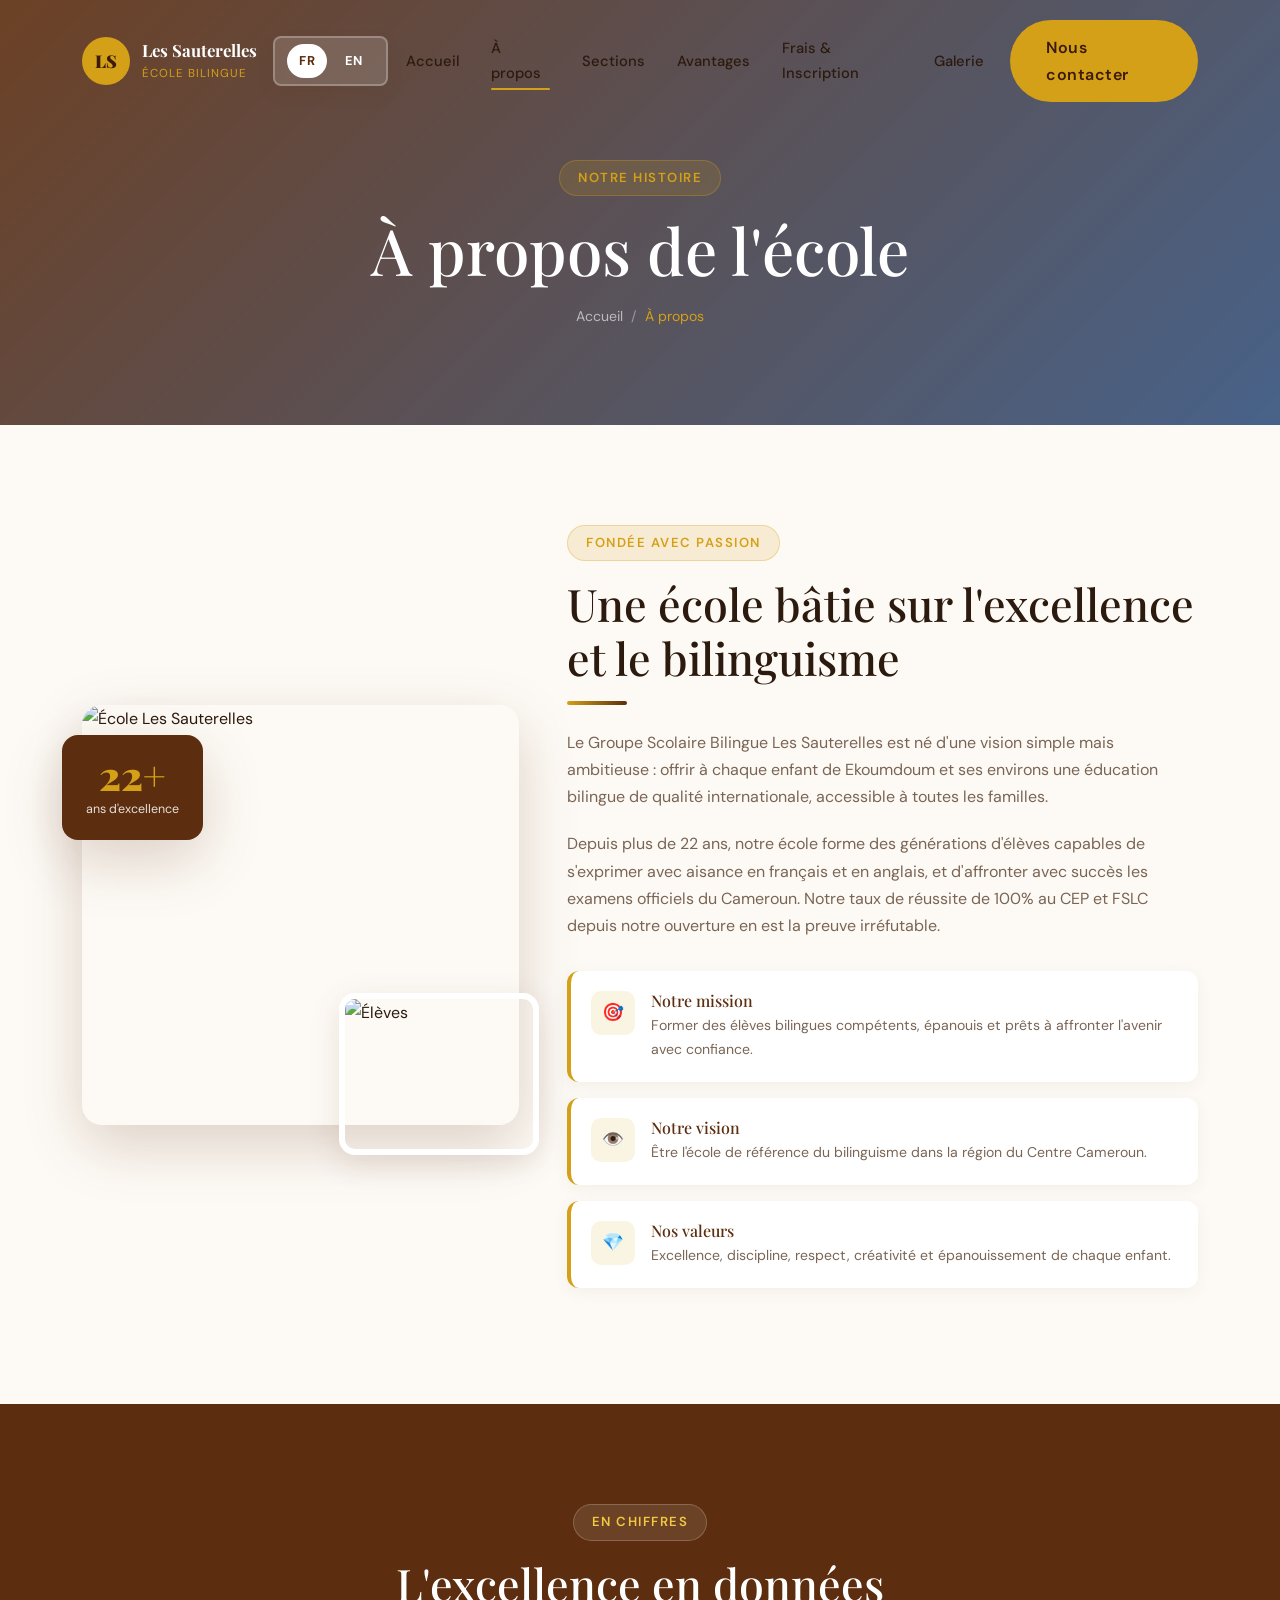
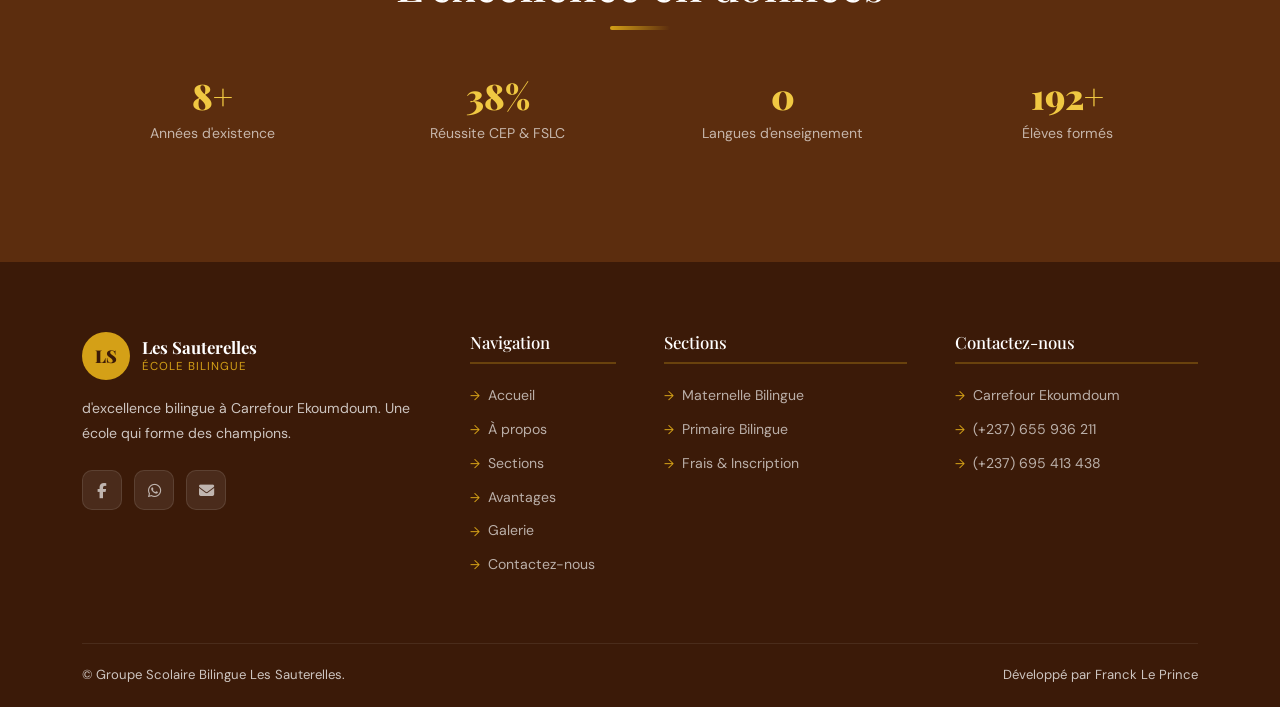
==== about.html @ 5382b9f3 "Initial backend admin panel and contact form implementation" ====
<!DOCTYPE html>
<html lang="fr">
<head>
  <meta charset="UTF-8">
  <meta name="viewport" content="width=device-width, initial-scale=1.0">
  <title>À Propos — Les Sauterelles</title>
  <link href="https://cdn.jsdelivr.net/npm/bootstrap@5.3.3/dist/css/bootstrap.min.css" rel="stylesheet">
  <link href="https://cdnjs.cloudflare.com/ajax/libs/font-awesome/6.5.0/css/all.min.css" rel="stylesheet">
  <link href="https://unpkg.com/aos@2.3.4/dist/aos.css" rel="stylesheet">
  <link href="assets/css/style.css" rel="stylesheet">
</head>
<body>

<nav class="navbar navbar-sauterelles navbar-expand-lg scrolled">
  <div class="container">
    <a class="navbar-brand navbar-brand-logo" href="index.html">
      <div class="logo-circle">LS</div>
      <div class="logo-text">
        <span data-lang="brand_name">Les Sauterelles</span>
        <span data-lang="brand_sub">École Bilingue</span>
      </div>
    </a>
    <button class="navbar-toggler border-0" type="button" data-bs-toggle="collapse" data-bs-target="#navMenu">
      <span class="navbar-toggler-icon" style="filter:none"></span>
    </button>
    <div class="collapse navbar-collapse" id="navMenu">
      <ul class="navbar-nav ms-auto gap-1 align-items-center">
        <li class="nav-item">
          <div class="language-switcher" role="group" aria-label="Language switcher">
            <button type="button" class="lang-btn active" data-lang-option="fr">FR</button>
            <button type="button" class="lang-btn" data-lang-option="en">EN</button>
          </div>
        </li>
        <li class="nav-item"><a class="nav-link" href="index.html" style="color:var(--texte)!important" data-lang="home">Accueil</a></li>
        <li class="nav-item"><a class="nav-link active" href="about.html" style="color:var(--texte)!important" data-lang="about">À propos</a></li>
        <li class="nav-item"><a class="nav-link" href="sections.html" style="color:var(--texte)!important" data-lang="sections">Sections</a></li>
        <li class="nav-item"><a class="nav-link" href="avantages.html" style="color:var(--texte)!important" data-lang="advantages">Avantages</a></li>
        <li class="nav-item"><a class="nav-link" href="frais.html" style="color:var(--texte)!important" data-lang="school_fees">Frais & Inscription</a></li>
        <li class="nav-item"><a class="nav-link" href="galerie.html" style="color:var(--texte)!important" data-lang="gallery">Galerie</a></li>
        <li class="nav-item ms-2"><a class="btn-principal" href="contact.html" data-lang="contact">Nous contacter</a></li>
      </ul>
    </div>
  </div>
</nav>

<!-- PAGE HERO -->
<div class="page-hero">
  <div class="container">
    <span class="section-badge" data-lang="our_story">Notre histoire</span>
    <h1 data-lang="about_title">À propos de l'école</h1>
    <nav aria-label="breadcrumb">
      <ol class="breadcrumb breadcrumb-sauterelles">
        <li class="breadcrumb-item"><a href="index.html" style="color:rgba(255,255,255,0.6)" data-lang="home">Accueil</a></li>
        <li class="breadcrumb-item active" data-lang="about">À propos</li>
      </ol>
    </nav>
  </div>
</div>

<!-- HISTOIRE -->
<section class="section-padding">
  <div class="container">
    <div class="row align-items-center g-5">
      <div class="col-lg-5" data-aos="fade-right">
        <div class="about-image-group">
          <div class="about-img-main">
            <img src="https://images.unsplash.com/photo-1580582932707-520aed937b7b?w=700&q=80" alt="École Les Sauterelles">
          </div>
          <div class="about-img-secondary">
            <img src="https://images.unsplash.com/photo-1503676260728-1c00da094a0b?w=400&q=80" alt="Élèves">
          </div>
          <div class="about-experience-badge">
            <div class="number">22+</div>
            <div class="label">ans d'excellence</div>
          </div>
        </div>
      </div>
      <div class="col-lg-7" data-aos="fade-left">
        <span class="section-badge" data-lang="founded_passion">Fondée avec passion</span>
        <h2 class="section-titre" data-lang="school_description">Une école bâtie sur l'excellence et le bilinguisme</h2>
        <div class="separateur"></div>
        <p style="color:var(--texte-light);margin-bottom:20px;" data-lang-html="about_text_1">
          Le Groupe Scolaire Bilingue <strong>Les Sauterelles</strong> est né d'une vision simple mais ambitieuse :
          offrir à chaque enfant de Ekoumdoum et ses environs une éducation bilingue de qualité internationale,
          accessible à toutes les familles.
        </p>
        <p style="color:var(--texte-light);margin-bottom:32px;" data-lang-html="about_text_2">
          Depuis plus de <strong>22 ans</strong>, notre école forme des générations d'élèves capables de s'exprimer
          avec aisance en français et en anglais, et d'affronter avec succès les examens officiels du Cameroun.
          Notre taux de réussite de <strong>100%</strong> au CEP et FSLC depuis notre ouverture en est la preuve
          irréfutable.
        </p>
        <div class="value-item">
          <div class="value-icon">🎯</div>
          <div>
            <h4 data-lang="mission_title">Notre mission</h4>
            <p data-lang="mission_text">Former des élèves bilingues compétents, épanouis et prêts à affronter l'avenir avec confiance.</p>
          </div>
        </div>
        <div class="value-item">
          <div class="value-icon">👁️</div>
          <div>
            <h4 data-lang="vision_title">Notre vision</h4>
            <p data-lang="vision_text">Être l'école de référence du bilinguisme dans la région du Centre Cameroun.</p>
          </div>
        </div>
        <div class="value-item">
          <div class="value-icon">💎</div>
          <div>
            <h4 data-lang="values_title">Nos valeurs</h4>
            <p data-lang="values_text">Excellence, discipline, respect, créativité et épanouissement de chaque enfant.</p>
          </div>
        </div>
      </div>
    </div>
  </div>
</section>

<!-- CHIFFRES CLÉS -->
<section class="section-padding bg-marron">
  <div class="container">
    <div class="text-center mb-5" data-aos="fade-up">
      <span class="section-badge" style="background:rgba(255,255,255,0.1);color:var(--or-light);border-color:rgba(255,255,255,0.2);" data-lang="in_numbers">En chiffres</span>
      <h2 class="section-titre text-white" data-lang="excellence_data">L'excellence en données</h2>
      <div class="separateur mx-auto"></div>
    </div>
    <div class="row g-4 text-center text-white">
      <div class="col-6 col-md-3" data-aos="zoom-in" data-aos-delay="0">
        <div class="stat-number" data-counter data-target="22" data-suffix="+">0</div>
        <p style="color:rgba(255,255,255,0.65);margin-top:8px;font-size:0.88rem;" data-lang="years_exist">Années d'existence</p>
      </div>
      <div class="col-6 col-md-3" data-aos="zoom-in" data-aos-delay="100">
        <div class="stat-number" data-counter data-target="100" data-suffix="%">0</div>
        <p style="color:rgba(255,255,255,0.65);margin-top:8px;font-size:0.88rem;" data-lang="success_rate">Réussite CEP & FSLC</p>
      </div>
      <div class="col-6 col-md-3" data-aos="zoom-in" data-aos-delay="200">
        <div class="stat-number" data-counter data-target="2" data-suffix="">0</div>
        <p style="color:rgba(255,255,255,0.65);margin-top:8px;font-size:0.88rem;" data-lang="teaching_langs">Langues d'enseignement</p>
      </div>
      <div class="col-6 col-md-3" data-aos="zoom-in" data-aos-delay="300">
        <div class="stat-number" data-counter data-target="500" data-suffix="+">0</div>
        <p style="color:rgba(255,255,255,0.65);margin-top:8px;font-size:0.88rem;" data-lang="students_trained">Élèves formés</p>
      </div>
    </div>
  </div>
</section>

<!-- FOOTER (identique) -->
<footer class="footer">
  <div class="container">
    <div class="row g-5">
      <div class="col-lg-4">
        <div class="navbar-brand-logo footer-brand mb-3">
          <div class="logo-circle">LS</div>
          <div class="logo-text"><span data-lang="brand_name">Les Sauterelles</span><span data-lang="brand_sub">École Bilingue</span></div>
        </div>
        <p data-lang="footer_text">Plus 22 ans d'excellence bilingue à Carrefour Ekoumdoum. Une école qui forme des champions.</p>
        <div class="footer-social">
          <a href="#" class="social-btn"><i class="fab fa-facebook-f"></i></a>
          <a href="#" class="social-btn"><i class="fab fa-whatsapp"></i></a>
          <a href="contact.html" class="social-btn"><i class="fas fa-envelope"></i></a>
        </div>
      </div>
      <div class="col-lg-2 col-6">
        <h5 data-lang="nav_title">Navigation</h5>
        <ul class="footer-links">
          <li><a href="index.html" data-lang="home">Accueil</a></li>
          <li><a href="about.html" data-lang="about">À propos</a></li>
          <li><a href="sections.html" data-lang="sections">Sections</a></li>
          <li><a href="avantages.html" data-lang="advantages">Avantages</a></li>
          <li><a href="galerie.html" data-lang="gallery">Galerie</a></li>
          <li><a href="contact.html" data-lang="contact_title">Contact</a></li>
        </ul>
      </div>
      <div class="col-lg-3 col-6">
        <h5 data-lang="sections_title">Sections</h5>
        <ul class="footer-links">
          <li><a href="sections.html" data-lang="maternelle_link">Maternelle Bilingue</a></li>
          <li><a href="sections.html" data-lang="primaire_link">Primaire Bilingue</a></li>
          <li><a href="frais.html" data-lang="school_fees">Frais & Inscription</a></li>
        </ul>
      </div>
      <div class="col-lg-3">
        <h5 data-lang="contact_title">Contact</h5>
        <ul class="footer-links">
          <li><a href="#" data-lang="address">Carrefour Ekoumdoum</a></li>
          <li><a href="tel:+237655936211">(+237) 655 936 211</a></li>
          <li><a href="tel:+237695413438">(+237) 695 413 438</a></li>
        </ul>
      </div>
    </div>
  </div>
  <div class="container">
    <div class="footer-bottom">
      <span data-lang-html="copyright">© <span class="copyright-annee"></span> Groupe Scolaire Bilingue Les Sauterelles. Tous droits réservés.</span>
      <span data-lang="developer">Développé par Franck Le Prince</span>
    </div>
  </div>
</footer>

<script src="https://cdn.jsdelivr.net/npm/bootstrap@5.3.3/dist/js/bootstrap.bundle.min.js"></script>
<script src="https://unpkg.com/aos@2.3.4/dist/aos.js"></script>
<script src="assets/js/main.js"></script>
</body>
</html>
---- assets/css/style.css ----
/* =============================================
   LES SAUTERELLES - STYLESHEET PRINCIPAL
   Couleurs: Marron #5C2D0E, Or #D4A017, Bleu #1A3C6E
============================================= */

@import url('https://fonts.googleapis.com/css2?family=Playfair+Display:wght@400;700;900&family=DM+Sans:wght@300;400;500;600&display=swap');

/* ── VARIABLES ── */
:root {
  --marron:      #5C2D0E;
  --marron-dark: #3B1A08;
  --or:          #D4A017;
  --or-light:    #F0C842;
  --bleu:        #1A3C6E;
  --bleu-light:  #2E5FA3;
  --blanc:       #FDFAF5;
  --gris:        #F4F1EB;
  --texte:       #2C1A0E;
  --texte-light: #7A6555;

  --font-titre:  'Playfair Display', serif;
  --font-corps:  'DM Sans', sans-serif;

  --ombre:       0 8px 32px rgba(92,45,14,0.12);
  --ombre-forte: 0 20px 60px rgba(92,45,14,0.20);
  --rayon:       12px;
  --transition:  all 0.35s cubic-bezier(0.25, 0.46, 0.45, 0.94);
}

/* ── RESET & BASE ── */
*, *::before, *::after { box-sizing: border-box; margin: 0; padding: 0; }

html { scroll-behavior: smooth; font-size: 16px; }

body {
  font-family: var(--font-corps);
  background: var(--blanc);
  color: var(--texte);
  overflow-x: hidden;
  line-height: 1.7;
}

img { max-width: 100%; height: auto; display: block; }
a  { text-decoration: none; color: inherit; }

/* ── SCROLLBAR ── */
::-webkit-scrollbar { width: 6px; }
::-webkit-scrollbar-track { background: var(--gris); }
::-webkit-scrollbar-thumb { background: var(--marron); border-radius: 3px; }

/* ── TYPOGRAPHIE ── */
h1, h2, h3, h4 { font-family: var(--font-titre); line-height: 1.2; }
h1 { font-size: clamp(2.2rem, 5vw, 4rem); }
h2 { font-size: clamp(1.8rem, 3.5vw, 2.8rem); }
h3 { font-size: clamp(1.3rem, 2vw, 1.7rem); }

/* ── UTILITAIRES ── */
.section-padding { padding: 100px 0; }
.bg-gris         { background: var(--gris); }
.bg-marron       { background: var(--marron); color: white; }
.bg-bleu         { background: var(--bleu); color: white; }
.text-or         { color: var(--or); }
.text-marron     { color: var(--marron); }
.text-bleu       { color: var(--bleu); }
.fw-bold-serif   { font-family: var(--font-titre); font-weight: 700; }

.btn-principal {
  background: var(--or);
  color: var(--marron-dark);
  border: none;
  padding: 14px 36px;
  border-radius: 50px;
  font-weight: 600;
  font-size: 1rem;
  cursor: pointer;
  transition: var(--transition);
  display: inline-block;
  letter-spacing: 0.5px;
}
.btn-principal:hover {
  background: var(--or-light);
  transform: translateY(-3px);
  box-shadow: 0 10px 30px rgba(212,160,23,0.4);
  color: var(--marron-dark);
}

.btn-secondaire {
  background: transparent;
  color: white;
  border: 2px solid white;
  padding: 13px 34px;
  border-radius: 50px;
  font-weight: 600;
  cursor: pointer;
  transition: var(--transition);
  display: inline-block;
}
.btn-secondaire:hover {
  background: white;
  color: var(--marron);
  transform: translateY(-3px);
}

.section-badge {
  display: inline-block;
  background: rgba(212,160,23,0.15);
  color: var(--or);
  border: 1px solid rgba(212,160,23,0.3);
  padding: 6px 18px;
  border-radius: 50px;
  font-size: 0.82rem;
  font-weight: 600;
  letter-spacing: 1.5px;
  text-transform: uppercase;
  margin-bottom: 16px;
}

.section-titre {
  font-family: var(--font-titre);
  margin-bottom: 16px;
}
.section-sous-titre {
  color: var(--texte-light);
  font-size: 1.05rem;
  max-width: 600px;
}
.separateur {
  width: 60px;
  height: 4px;
  background: linear-gradient(90deg, var(--or), var(--marron));
  border-radius: 2px;
  margin: 16px 0 24px;
}

/* =============================================
   NAVBAR
============================================= */
.navbar-sauterelles {
  background: transparent;
  padding: 20px 0;
  transition: var(--transition);
  position: fixed;
  width: 100%;
  top: 0;
  z-index: 1000;
}
.navbar-sauterelles.scrolled {
  background: white;
  padding: 12px 0;
  box-shadow: 0 4px 30px rgba(92,45,14,0.1);
}
.navbar-sauterelles.scrolled .nav-link { color: var(--texte) !important; }
.navbar-sauterelles.scrolled .navbar-brand { color: var(--marron) !important; }

.navbar-brand-logo {
  display: flex;
  align-items: center;
  gap: 12px;
}
.logo-circle {
  width: 48px; height: 48px;
  background: var(--or);
  border-radius: 50%;
  display: flex; align-items: center; justify-content: center;
  font-family: var(--font-titre);
  font-weight: 900;
  font-size: 1.1rem;
  color: var(--marron-dark);
  flex-shrink: 0;
}
.logo-text { line-height: 1.1; }
.logo-text span:first-child {
  display: block;
  font-family: var(--font-titre);
  font-weight: 700;
  font-size: 1.05rem;
  color: white;
}
.logo-text span:last-child {
  font-size: 0.72rem;
  letter-spacing: 1px;
  text-transform: uppercase;
  color: var(--or);
}
.navbar-sauterelles.scrolled .logo-text span:first-child { color: var(--marron); }

.nav-link {
  color: rgba(255,255,255,0.92) !important;
  font-weight: 500;
  font-size: 0.92rem;
  padding: 8px 14px !important;
  border-radius: 6px;
  transition: var(--transition);
  position: relative;
}
.nav-link::after {
  content: '';
  position: absolute;
  bottom: 4px; left: 14px; right: 14px;
  height: 2px;
  background: var(--or);
  transform: scaleX(0);
  transition: transform 0.3s ease;
  border-radius: 1px;
}
.nav-link:hover::after,
.nav-link.active::after { transform: scaleX(1); }
.nav-link:hover { color: white !important; }

.navbar-toggler { border: 2px solid var(--or); border-radius: 8px; }
.navbar-toggler-icon { filter: invert(1); }
.navbar-sauterelles.scrolled .navbar-toggler-icon { filter: none; }

/* =============================================
   LANGUAGE SWITCHER
============================================= */

.language-switcher{
  display: flex;
  align-items: center;
  gap: 6px;
  background: white;
  border: 2px solid rgba(212,160,23,0.3);
  border-radius: 999px;
  padding: 4px;
  box-shadow: 0 8px 18px rgba(92,45,14,0.08);
}

.language-switcher .lang-btn{
  border: 0;
  background: transparent;
  color: var(--marron);
  border-radius: 999px;
  padding: 6px 12px;
  font-size: 0.8rem;
  font-weight: 700;
  letter-spacing: 0.04em;
  cursor: pointer;
  transition: var(--transition);
}

.language-switcher .lang-btn.active{
  background: var(--or);
  color: var(--marron-dark);
}

.language-switcher .lang-btn:hover{
  transform: translateY(-1px);
}

.navbar-sauterelles:not(.scrolled) .language-switcher{
  background: rgba(255,255,255,0.15);
  border-color: rgba(255,255,255,0.25);
  backdrop-filter: blur(10px);
}

.navbar-sauterelles:not(.scrolled) .language-switcher .lang-btn{
  color: white;
}

.navbar-sauterelles:not(.scrolled) .language-switcher .lang-btn.active{
  background: white;
  color: var(--marron);
}

/* =============================================
   HERO
============================================= */
.hero {
  min-height: 100vh;
  background:
    linear-gradient(135deg, rgba(92,45,14,0.88) 0%, rgba(26,60,110,0.75) 100%),
    url('https://images.unsplash.com/photo-1580582932707-520aed937b7b?w=1600&q=80') center/cover no-repeat;
  display: flex;
  align-items: center;
  position: relative;
  overflow: hidden;
}
.hero::before {
  content: '';
  position: absolute;
  bottom: -2px; left: 0; right: 0;
  height: 80px;
  background: var(--blanc);
  clip-path: ellipse(60% 100% at 50% 100%);
}

.hero-badge {
  display: inline-flex;
  align-items: center;
  gap: 8px;
  background: rgba(212,160,23,0.2);
  border: 1px solid rgba(212,160,23,0.5);
  color: var(--or-light);
  padding: 8px 20px;
  border-radius: 50px;
  font-size: 0.85rem;
  font-weight: 600;
  letter-spacing: 1px;
  margin-bottom: 24px;
  backdrop-filter: blur(10px);
}
.hero-badge .dot {
  width: 8px; height: 8px;
  background: var(--or-light);
  border-radius: 50%;
  animation: pulse-dot 2s infinite;
}
@keyframes pulse-dot {
  0%,100% { transform: scale(1); opacity: 1; }
  50%      { transform: scale(1.4); opacity: 0.6; }
}

.hero-titre {
  color: white;
  font-size: clamp(2.5rem, 6vw, 4.5rem);
  line-height: 1.1;
  margin-bottom: 20px;
}
.hero-titre .accent { color: var(--or-light); display: block; }

.hero-sous-titre {
  color: rgba(255,255,255,0.80);
  font-size: 1.15rem;
  max-width: 520px;
  margin-bottom: 40px;
  line-height: 1.8;
}

.hero-stats {
  display: flex;
  gap: 32px;
  flex-wrap: wrap;
  margin-top: 50px;
  padding-top: 40px;
  border-top: 1px solid rgba(255,255,255,0.15);
}
.stat-item { text-align: center; }
.stat-number {
  font-family: var(--font-titre);
  font-size: 2.2rem;
  font-weight: 900;
  color: var(--or-light);
  line-height: 1;
}
.stat-label {
  font-size: 0.78rem;
  color: rgba(255,255,255,0.65);
  letter-spacing: 0.5px;
  margin-top: 4px;
}

.hero-image-wrapper {
  position: relative;
  padding: 20px;
}
.hero-image-card {
  border-radius: 20px;
  overflow: hidden;
  box-shadow: 0 30px 80px rgba(0,0,0,0.4);
  position: relative;
}
.hero-image-card img {
  width: 100%;
  height: 500px;
  object-fit: cover;
}
.hero-floating-badge {
  position: absolute;
  bottom: 30px;
  left: -20px;
  background: white;
  border-radius: 14px;
  padding: 16px 22px;
  box-shadow: var(--ombre-forte);
  display: flex;
  align-items: center;
  gap: 12px;
}
.hero-floating-badge .icon {
  width: 44px; height: 44px;
  background: var(--or);
  border-radius: 10px;
  display: flex; align-items: center; justify-content: center;
  font-size: 1.2rem;
}
.hero-floating-badge .info strong {
  display: block;
  font-family: var(--font-titre);
  font-size: 1.2rem;
  color: var(--marron);
}
.hero-floating-badge .info span {
  font-size: 0.78rem;
  color: var(--texte-light);
}

/* =============================================
   CARDS FEATURES
============================================= */
.feature-card {
  background: white;
  border-radius: var(--rayon);
  padding: 36px 28px;
  border: 1px solid rgba(212,160,23,0.15);
  transition: var(--transition);
  height: 100%;
  position: relative;
  overflow: hidden;
}
.feature-card::before {
  content: '';
  position: absolute;
  top: 0; left: 0; right: 0;
  height: 4px;
  background: linear-gradient(90deg, var(--or), var(--marron));
  transform: scaleX(0);
  transition: transform 0.4s ease;
}
.feature-card:hover { transform: translateY(-8px); box-shadow: var(--ombre-forte); }
.feature-card:hover::before { transform: scaleX(1); }

.feature-icon {
  width: 64px; height: 64px;
  background: linear-gradient(135deg, var(--or), var(--or-light));
  border-radius: 16px;
  display: flex; align-items: center; justify-content: center;
  font-size: 1.6rem;
  margin-bottom: 20px;
  box-shadow: 0 8px 20px rgba(212,160,23,0.3);
}
.feature-card h3 {
  font-size: 1.15rem;
  margin-bottom: 10px;
  color: var(--marron);
}
.feature-card p { color: var(--texte-light); font-size: 0.92rem; }

/* =============================================
   À PROPOS
============================================= */
.about-image-group { position: relative; }
.about-img-main {
  border-radius: 20px;
  overflow: hidden;
  box-shadow: var(--ombre-forte);
}
.about-img-main img { width: 100%; height: 420px; object-fit: cover; }
.about-img-secondary {
  position: absolute;
  bottom: -30px;
  right: -20px;
  width: 200px;
  border-radius: 16px;
  overflow: hidden;
  border: 6px solid white;
  box-shadow: var(--ombre);
}
.about-img-secondary img { width: 100%; height: 150px; object-fit: cover; }
.about-experience-badge {
  position: absolute;
  top: 30px;
  left: -20px;
  background: var(--marron);
  color: white;
  border-radius: 16px;
  padding: 20px 24px;
  text-align: center;
  box-shadow: var(--ombre-forte);
}
.about-experience-badge .number {
  font-family: var(--font-titre);
  font-size: 2.5rem;
  font-weight: 900;
  color: var(--or);
  line-height: 1;
}
.about-experience-badge .label { font-size: 0.78rem; opacity: 0.85; margin-top: 4px; }

.value-item {
  display: flex;
  align-items: flex-start;
  gap: 16px;
  padding: 20px;
  background: white;
  border-radius: 12px;
  border-left: 4px solid var(--or);
  box-shadow: 0 4px 16px rgba(92,45,14,0.06);
  transition: var(--transition);
  margin-bottom: 16px;
}
.value-item:hover { transform: translateX(6px); }
.value-icon {
  width: 44px; height: 44px;
  background: rgba(212,160,23,0.12);
  border-radius: 10px;
  display: flex; align-items: center; justify-content: center;
  font-size: 1.1rem;
  flex-shrink: 0;
}
.value-item h4 { font-size: 1rem; color: var(--marron); margin-bottom: 4px; }
.value-item p { font-size: 0.88rem; color: var(--texte-light); margin: 0; }

/* =============================================
   SECTIONS SCOLAIRES
============================================= */
.section-card {
  border-radius: 20px;
  overflow: hidden;
  box-shadow: var(--ombre);
  transition: var(--transition);
  height: 100%;
}
.section-card:hover { transform: translateY(-10px); box-shadow: var(--ombre-forte); }
.section-card-image { position: relative; overflow: hidden; }
.section-card-image img { width: 100%; height: 280px; object-fit: cover; transition: transform 0.6s ease; }
.section-card:hover .section-card-image img { transform: scale(1.07); }
.section-card-overlay {
  position: absolute;
  top: 16px; left: 16px;
  background: var(--or);
  color: var(--marron-dark);
  padding: 6px 14px;
  border-radius: 50px;
  font-size: 0.78rem;
  font-weight: 700;
  letter-spacing: 0.5px;
}
.section-card-body { background: white; padding: 28px; }
.section-card-body h3 { color: var(--marron); margin-bottom: 12px; }
.section-card-body p { color: var(--texte-light); margin-bottom: 20px; font-size: 0.92rem; }

.classe-item {
  display: flex;
  align-items: center;
  gap: 10px;
  padding: 10px 0;
  border-bottom: 1px solid var(--gris);
  font-size: 0.90rem;
}
.classe-item:last-child { border: none; }
.classe-dot {
  width: 8px; height: 8px;
  background: var(--or);
  border-radius: 50%;
  flex-shrink: 0;
}

/* =============================================
   TABLEAU DES FRAIS
============================================= */
.frais-table-wrapper {
  border-radius: var(--rayon);
  overflow: hidden;
  box-shadow: var(--ombre);
}
.table-frais {
  width: 100%;
  border-collapse: collapse;
  font-size: 0.90rem;
}
.table-frais thead {
  background: var(--marron);
  color: white;
}
.table-frais thead th {
  padding: 16px 14px;
  font-family: var(--font-titre);
  font-weight: 600;
  text-align: center;
  border-right: 1px solid rgba(255,255,255,0.15);
}
.table-frais tbody tr:nth-child(even) { background: var(--gris); }
.table-frais tbody tr:hover { background: rgba(212,160,23,0.08); }
.table-frais tbody td {
  padding: 14px;
  text-align: center;
  border-bottom: 1px solid rgba(92,45,14,0.07);
  color: var(--texte);
}
.table-frais tbody td:first-child {
  text-align: left;
  font-weight: 600;
  color: var(--marron);
  padding-left: 20px;
}
.total-row td {
  background: var(--bleu) !important;
  color: white !important;
  font-weight: 700;
  font-family: var(--font-titre);
  font-size: 1rem;
}

.frais-condition {
  display: flex;
  align-items: flex-start;
  gap: 14px;
  padding: 18px 20px;
  background: white;
  border-radius: 10px;
  border-left: 4px solid var(--or);
  margin-bottom: 12px;
  box-shadow: 0 2px 10px rgba(92,45,14,0.05);
}
.frais-condition-icon { font-size: 1.2rem; flex-shrink: 0; margin-top: 2px; }
.frais-condition p { margin: 0; font-size: 0.90rem; color: var(--texte); }
.frais-condition strong { color: var(--marron); }

/* =============================================
   AVANTAGES
============================================= */
.avantage-card {
  background: white;
  border-radius: 16px;
  padding: 32px 24px;
  text-align: center;
  box-shadow: var(--ombre);
  transition: var(--transition);
  position: relative;
  overflow: hidden;
  height: 100%;
}
.avantage-card::after {
  content: '';
  position: absolute;
  inset: 0;
  background: linear-gradient(135deg, var(--marron), var(--bleu));
  opacity: 0;
  transition: opacity 0.4s ease;
  z-index: 0;
}
.avantage-card:hover::after { opacity: 1; }
.avantage-card:hover { transform: translateY(-8px); box-shadow: var(--ombre-forte); }
.avantage-card > * { position: relative; z-index: 1; }
.avantage-card:hover h3,
.avantage-card:hover p { color: white; }
.avantage-card:hover .avantage-icon { background: rgba(255,255,255,0.2); }

.avantage-icon {
  width: 80px; height: 80px;
  background: linear-gradient(135deg, rgba(212,160,23,0.15), rgba(212,160,23,0.05));
  border-radius: 50%;
  display: flex; align-items: center; justify-content: center;
  font-size: 2rem;
  margin: 0 auto 20px;
  transition: var(--transition);
  border: 2px solid rgba(212,160,23,0.2);
}
.avantage-card h3 { color: var(--marron); margin-bottom: 10px; transition: var(--transition); }
.avantage-card p  { color: var(--texte-light); font-size: 0.90rem; transition: var(--transition); }

.succes-banner {
  background: linear-gradient(135deg, var(--marron), var(--marron-dark));
  border-radius: 20px;
  padding: 50px 40px;
  position: relative;
  overflow: hidden;
  color: white;
}
.succes-banner::before {
  content: '100%';
  position: absolute;
  right: -20px;
  top: 50%;
  transform: translateY(-50%);
  font-family: var(--font-titre);
  font-size: 10rem;
  font-weight: 900;
  color: rgba(255,255,255,0.04);
  line-height: 1;
}

/* =============================================
   GALERIE
============================================= */
.galerie-grid {
  display: grid;
  grid-template-columns: repeat(3, 1fr);
  grid-template-rows: repeat(3, 220px);
  gap: 16px;
}
.galerie-item {
  border-radius: 14px;
  overflow: hidden;
  position: relative;
  cursor: pointer;
}
.galerie-item img { width: 100%; height: 100%; object-fit: cover; transition: transform 0.5s ease; }
.galerie-item:hover img { transform: scale(1.08); }
.galerie-item:nth-child(1) { grid-row: span 2; }
.galerie-item:nth-child(4) { grid-column: span 2; }

.galerie-overlay {
  position: absolute;
  inset: 0;
  background: linear-gradient(to top, rgba(92,45,14,0.7), transparent);
  opacity: 0;
  transition: opacity 0.4s ease;
  display: flex;
  align-items: flex-end;
  padding: 20px;
}
.galerie-item:hover .galerie-overlay { opacity: 1; }
.galerie-overlay span { color: white; font-weight: 600; font-size: 0.90rem; }

/* =============================================
   CONTACT
============================================= */
.contact-info-card {
  background: var(--marron);
  border-radius: 20px;
  padding: 40px 32px;
  color: white;
  height: 100%;
}
.contact-item {
  display: flex;
  align-items: flex-start;
  gap: 16px;
  margin-bottom: 28px;
}
.contact-item-icon {
  width: 46px; height: 46px;
  background: rgba(212,160,23,0.2);
  border-radius: 12px;
  display: flex; align-items: center; justify-content: center;
  font-size: 1.1rem;
  flex-shrink: 0;
  border: 1px solid rgba(212,160,23,0.3);
}
.contact-item h5 {
  font-size: 0.78rem;
  text-transform: uppercase;
  letter-spacing: 1px;
  color: var(--or);
  margin-bottom: 4px;
}
.contact-item p { font-size: 0.92rem; opacity: 0.88; margin: 0; }

.form-sauterelles .form-control,
.form-sauterelles .form-select {
  border: 2px solid rgba(92,45,14,0.12);
  border-radius: 10px;
  padding: 13px 16px;
  font-size: 0.92rem;
  transition: var(--transition);
  background: white;
  color: var(--texte);
}
.form-sauterelles .form-control:focus,
.form-sauterelles .form-select:focus {
  border-color: var(--or);
  box-shadow: 0 0 0 4px rgba(212,160,23,0.12);
  outline: none;
}
.form-sauterelles label {
  font-weight: 600;
  font-size: 0.85rem;
  color: var(--marron);
  margin-bottom: 6px;
  display: block;
}
.form-sauterelles textarea { resize: none; }

/* =============================================
   FOOTER
============================================= */
.footer {
  background: var(--marron-dark);
  color: rgba(255,255,255,0.75);
  padding: 70px 0 0;
}
.footer-brand .logo-text span:first-child { color: white; }
.footer p { font-size: 0.88rem; line-height: 1.8; margin: 16px 0 24px; }
.footer h5 {
  font-family: var(--font-titre);
  color: white;
  font-size: 1.05rem;
  margin-bottom: 20px;
  padding-bottom: 10px;
  border-bottom: 2px solid rgba(212,160,23,0.3);
}
.footer-links { list-style: none; padding: 0; }
.footer-links li { margin-bottom: 10px; }
.footer-links a {
  color: rgba(255,255,255,0.65);
  font-size: 0.88rem;
  transition: var(--transition);
  display: flex;
  align-items: center;
  gap: 8px;
}
.footer-links a::before { content: '→'; color: var(--or); font-size: 0.8rem; }
.footer-links a:hover { color: var(--or); padding-left: 4px; }

.footer-social { display: flex; gap: 12px; margin-top: 16px; }
.social-btn {
  width: 40px; height: 40px;
  border-radius: 10px;
  background: rgba(255,255,255,0.08);
  display: flex; align-items: center; justify-content: center;
  color: rgba(255,255,255,0.65);
  font-size: 0.95rem;
  transition: var(--transition);
  border: 1px solid rgba(255,255,255,0.1);
}
.social-btn:hover { background: var(--or); color: var(--marron-dark); transform: translateY(-3px); }

.footer-bottom {
  border-top: 1px solid rgba(255,255,255,0.08);
  padding: 20px 0;
  margin-top: 50px;
  display: flex;
  justify-content: space-between;
  align-items: center;
  flex-wrap: wrap;
  gap: 10px;
  font-size: 0.82rem;
}
.footer-bottom a { color: var(--or); }

/* =============================================
   PAGE HERO (pages internes)
============================================= */
.page-hero {
  background:
    linear-gradient(135deg, rgba(92,45,14,0.90) 0%, rgba(26,60,110,0.80) 100%),
    url('https://images.unsplash.com/photo-1580582932707-520aed937b7b?w=1200&q=80') center/cover;
  padding: 160px 0 80px;
  color: white;
  text-align: center;
}
.page-hero h1 { color: white; margin-bottom: 16px; }
.breadcrumb-sauterelles { justify-content: center; }
.breadcrumb-sauterelles .breadcrumb-item { color: rgba(255,255,255,0.6); font-size: 0.88rem; }
.breadcrumb-sauterelles .breadcrumb-item.active { color: var(--or); }
.breadcrumb-sauterelles .breadcrumb-item+.breadcrumb-item::before { color: rgba(255,255,255,0.4); }

/* =============================================
   ANIMATIONS AOS CUSTOM
============================================= */
[data-aos] { pointer-events: none; }
[data-aos].aos-animate { pointer-events: auto; }

/* =============================================
   RESPONSIVE
============================================= */
@media (max-width: 991px) {
  .hero { min-height: auto; padding: 140px 0 80px; }
  .hero-image-wrapper { margin-top: 40px; }
  .hero-floating-badge { left: 10px; }
  .about-img-secondary { display: none; }
  .about-experience-badge { left: 10px; top: 10px; }
  .galerie-grid { grid-template-columns: repeat(2, 1fr); grid-template-rows: auto; }
  .galerie-item:nth-child(1) { grid-row: span 1; }
  .galerie-item:nth-child(4) { grid-column: span 1; }
}
@media (max-width: 767px) {
  .section-padding { padding: 70px 0; }
  .hero-stats { gap: 20px; }
  .galerie-grid { grid-template-columns: repeat(2, 1fr); }
  .succes-banner { padding: 36px 24px; }
  .contact-info-card { margin-bottom: 30px; }
  .footer-bottom { justify-content: center; text-align: center; }
  .table-frais { font-size: 0.78rem; }
  .table-frais thead th, .table-frais tbody td { padding: 10px 8px; }
}
@media (max-width: 480px) {
  .hero-titre { font-size: 2rem; }
  .galerie-grid { grid-template-columns: 1fr; }
  .galerie-item { height: 200px; }
}

/* =============================================
   ANIMATIONS ENTRÉE
============================================= */
@keyframes fadeInUp {
  from { opacity: 0; transform: translateY(30px); }
  to   { opacity: 1; transform: translateY(0); }
}
@keyframes fadeInLeft {
  from { opacity: 0; transform: translateX(-30px); }
  to   { opacity: 1; transform: translateX(0); }
}
@keyframes fadeInRight {
  from { opacity: 0; transform: translateX(30px); }
  to   { opacity: 1; transform: translateX(0); }
}
.animate-up    { animation: fadeInUp    0.7s ease both; }
.animate-left  { animation: fadeInLeft  0.7s ease both; }
.animate-right { animation: fadeInRight 0.7s ease both; }
.delay-1 { animation-delay: 0.15s; }
.delay-2 { animation-delay: 0.30s; }
.delay-3 { animation-delay: 0.45s; }
.delay-4 { animation-delay: 0.60s; }

/* =============================================
   NOTIFICATION TOAST
============================================= */
.toast-sauterelles {
  position: fixed;
  bottom: 30px; right: 30px;
  background: white;
  border-radius: 14px;
  padding: 18px 24px;
  box-shadow: 0 20px 60px rgba(0,0,0,0.15);
  display: flex;
  align-items: center;
  gap: 14px;
  transform: translateX(120%);
  transition: transform 0.4s cubic-bezier(0.34, 1.56, 0.64, 1);
  z-index: 9999;
  max-width: 360px;
}
.toast-sauterelles.show { transform: translateX(0); }
.toast-icon {
  width: 40px; height: 40px;
  background: #22c55e;
  border-radius: 50%;
  display: flex; align-items: center; justify-content: center;
  color: white;
  font-size: 1.1rem;
  flex-shrink: 0;
}
.toast-text strong { display: block; color: var(--marron); font-size: 0.92rem; }
.toast-text span   { color: var(--texte-light); font-size: 0.82rem; }

/* =============================================
   LANGUAGE SWITCHER
============================================= */

.language-switcher{
  background: white;
  border: 2px solid rgba(212,160,23,0.3);
  color: var(--marron);
  border-radius: 8px;
  padding: 6px 12px;
  font-size: 0.85rem;
  font-weight: 600;
  cursor: pointer;
  transition: var(--transition);
  outline: none;
}

.language-switcher:hover{
  border-color: var(--or);
  box-shadow: 0 4px 12px rgba(212,160,23,0.2);
}

.navbar-sauterelles:not(.scrolled) .language-switcher{
  background: rgba(255,255,255,0.15);
  color: white;
  border-color: rgba(255,255,255,0.25);
  backdrop-filter: blur(10px);
}
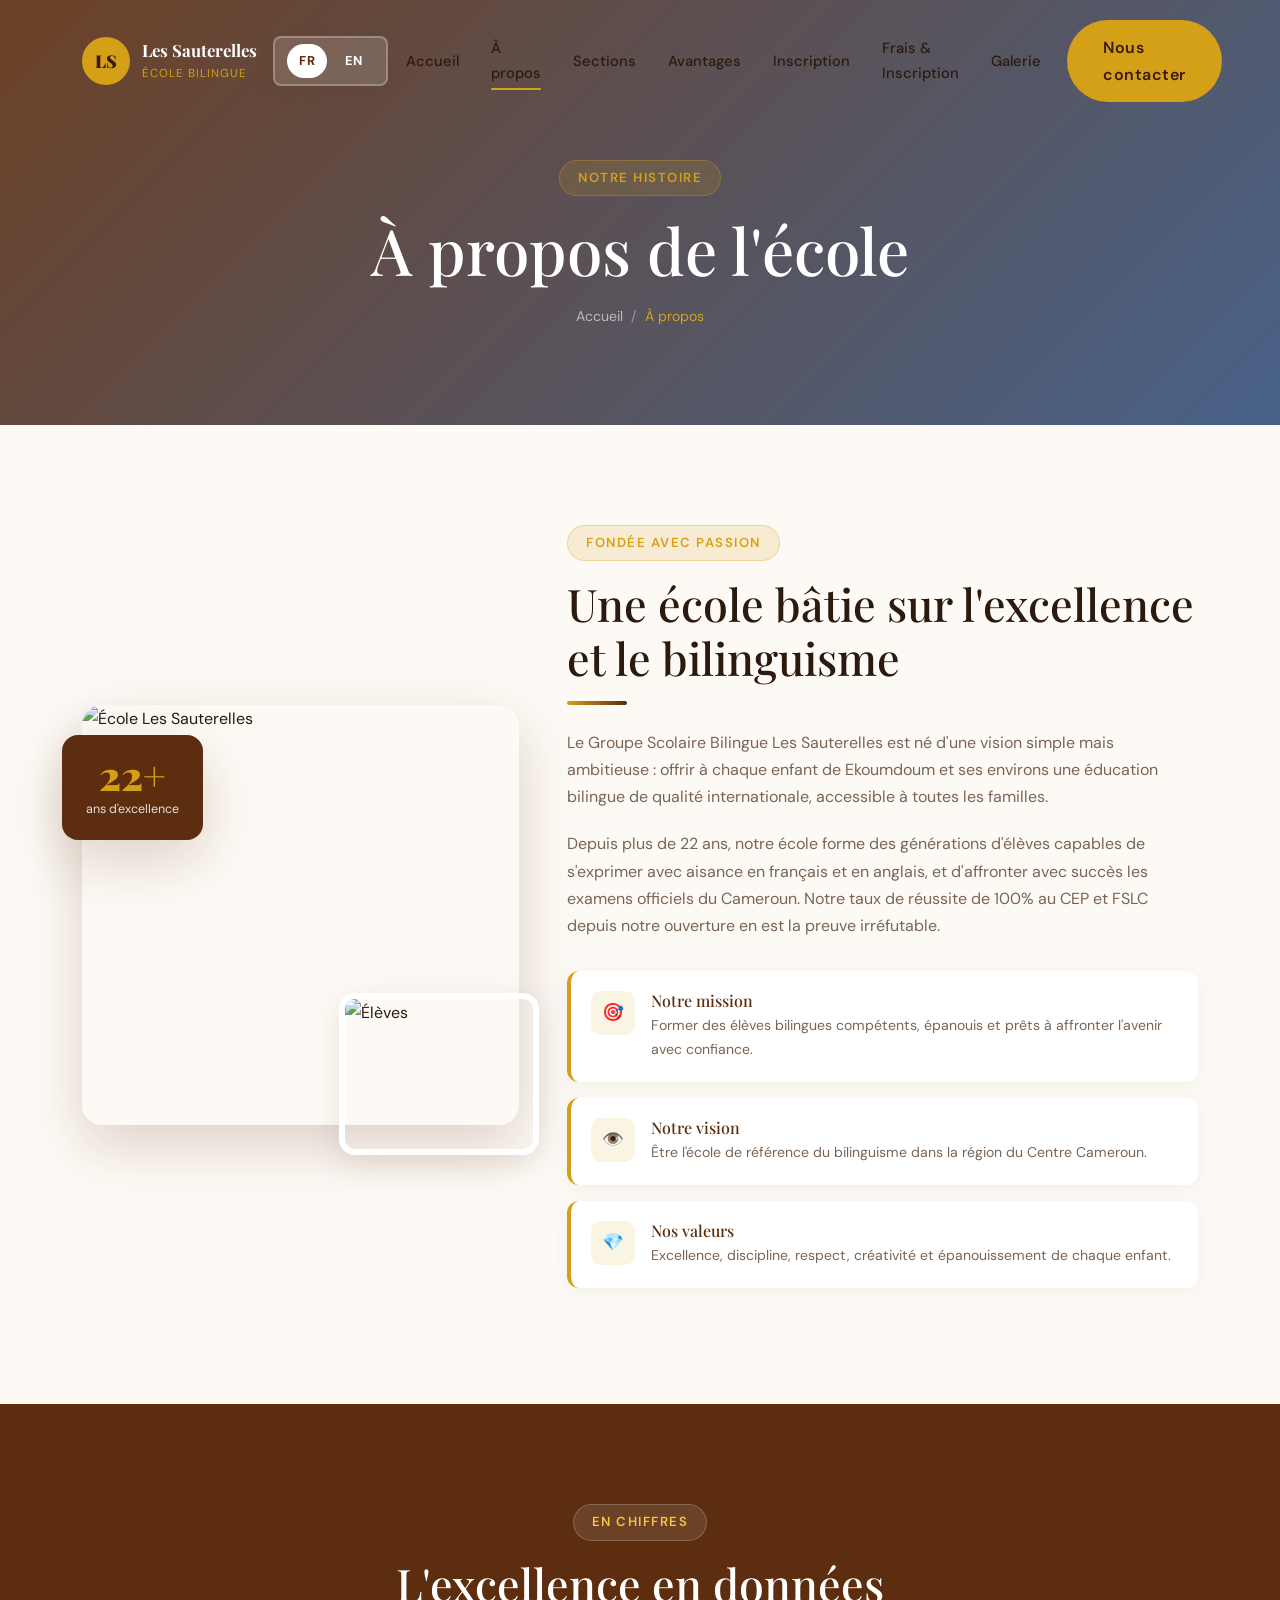
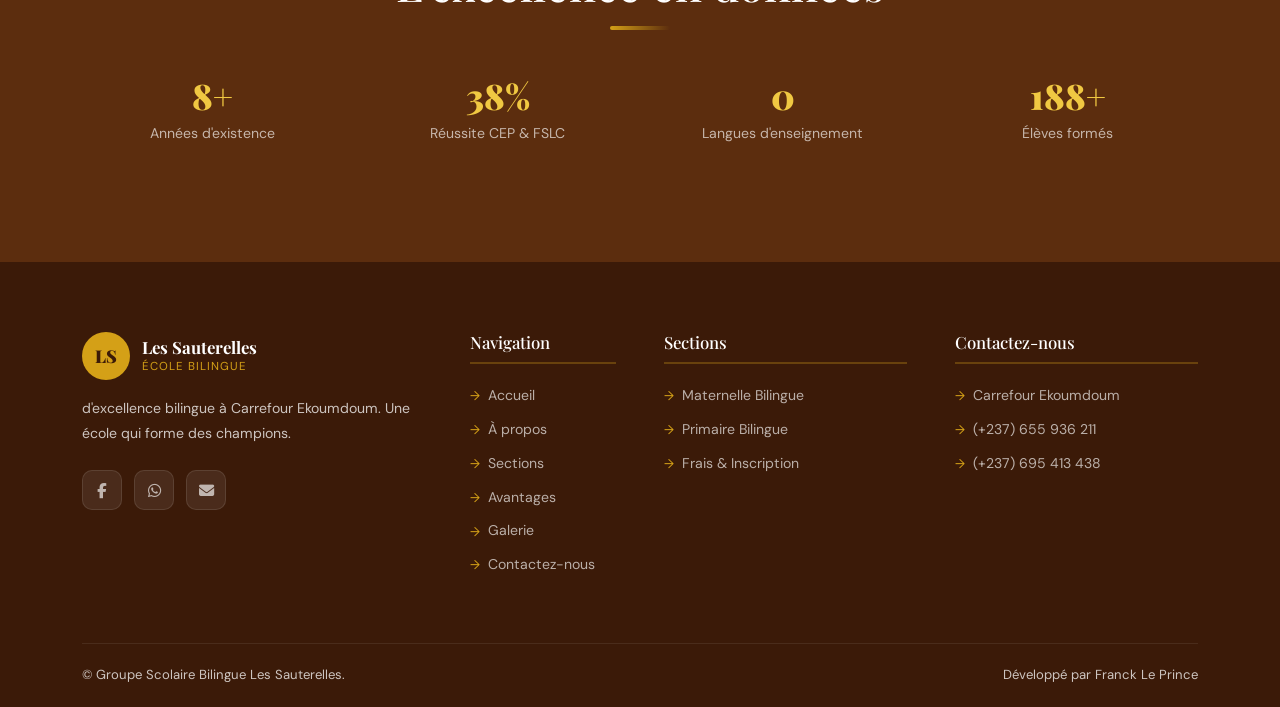
==== commit 0373683d: "Mettre à jour le site et le formulaire de contact Mise à jour des pages du site, des formulaires, du" ====
--- a/about.html
+++ b/about.html
@@ -35,7 +35,8 @@
         <li class="nav-item"><a class="nav-link active" href="about.html" style="color:var(--texte)!important" data-lang="about">À propos</a></li>
         <li class="nav-item"><a class="nav-link" href="sections.html" style="color:var(--texte)!important" data-lang="sections">Sections</a></li>
         <li class="nav-item"><a class="nav-link" href="avantages.html" style="color:var(--texte)!important" data-lang="advantages">Avantages</a></li>
-        <li class="nav-item"><a class="nav-link" href="frais.html" style="color:var(--texte)!important" data-lang="school_fees">Frais & Inscription</a></li>
+        <li class="nav-item"><a class="nav-link" href="inscription.html" style="color:var(--texte)!important" data-lang="inscription">Inscription</a></li>
+        <li class="nav-item"><a class="nav-link" href="frais.html" style="color:var(--texte)!important" data-lang="school_fees">Frais</a></li>
         <li class="nav-item"><a class="nav-link" href="galerie.html" style="color:var(--texte)!important" data-lang="gallery">Galerie</a></li>
         <li class="nav-item ms-2"><a class="btn-principal" href="contact.html" data-lang="contact">Nous contacter</a></li>
       </ul>
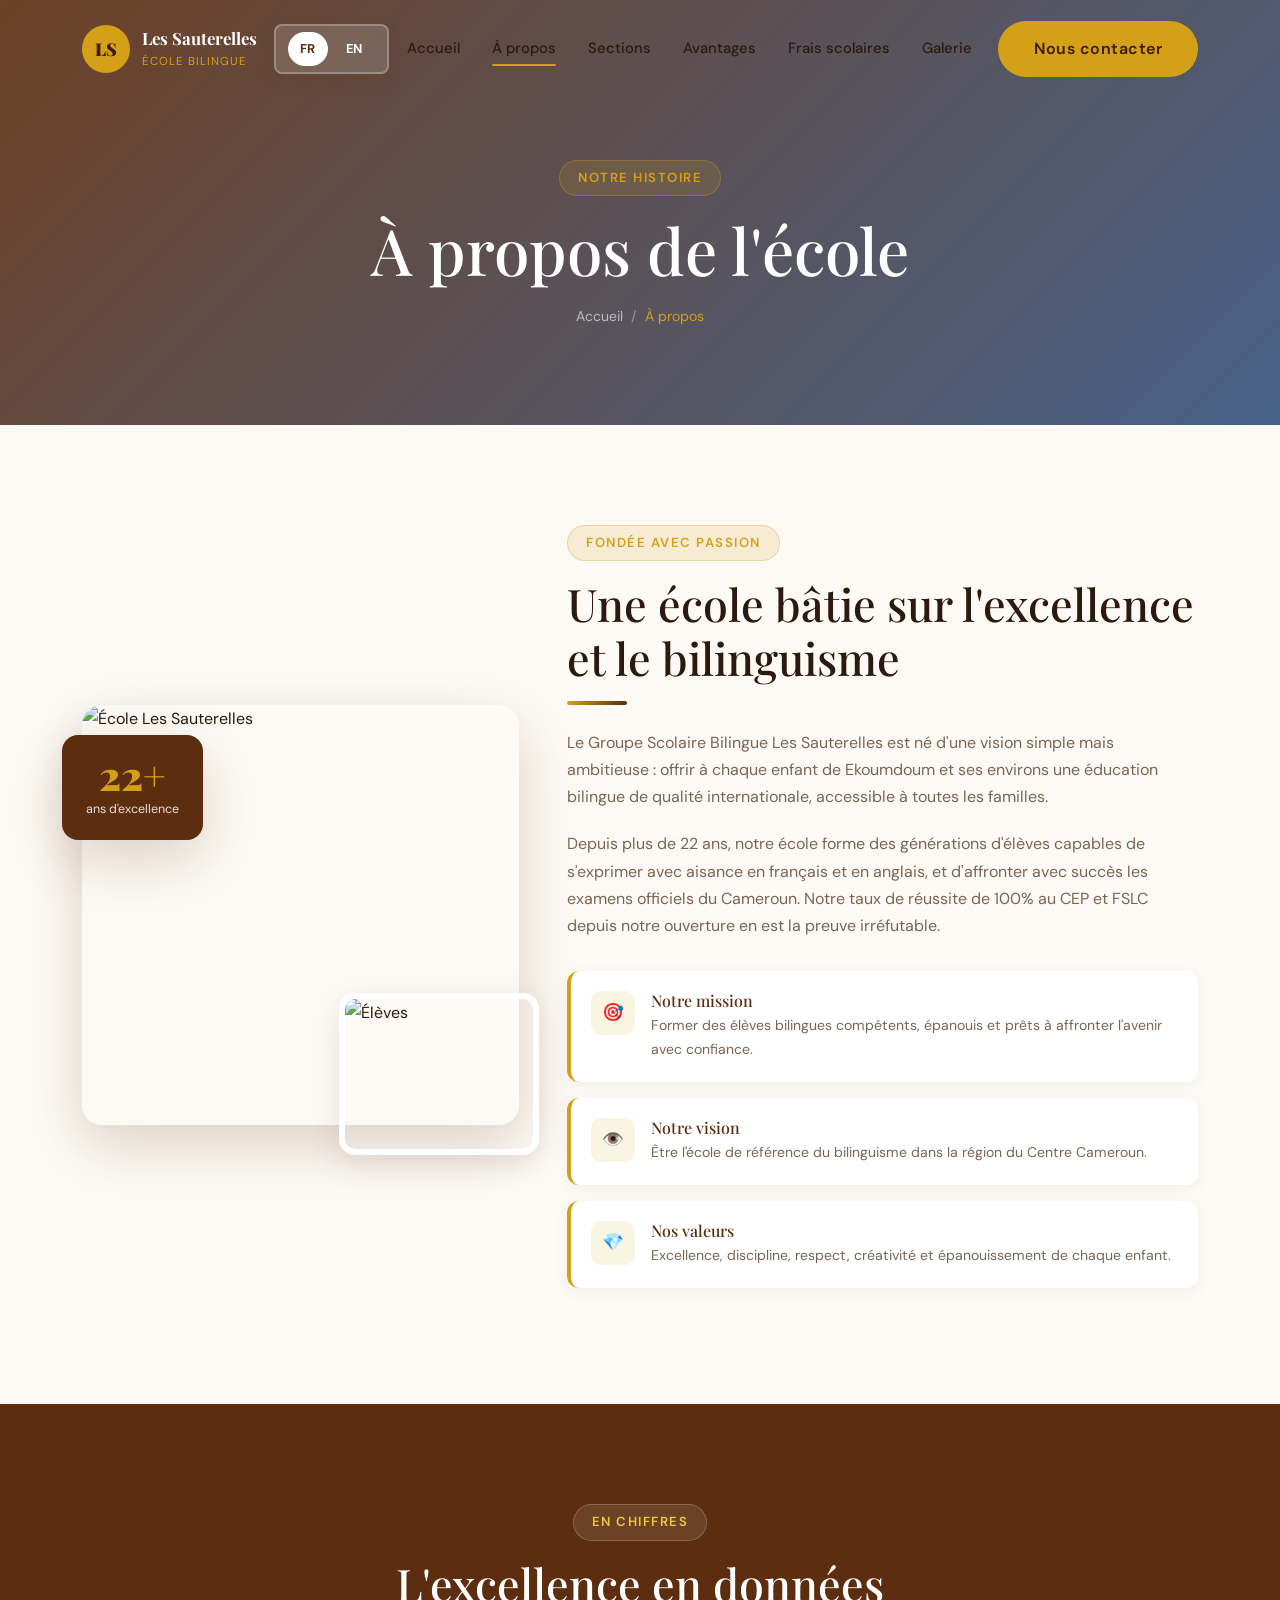
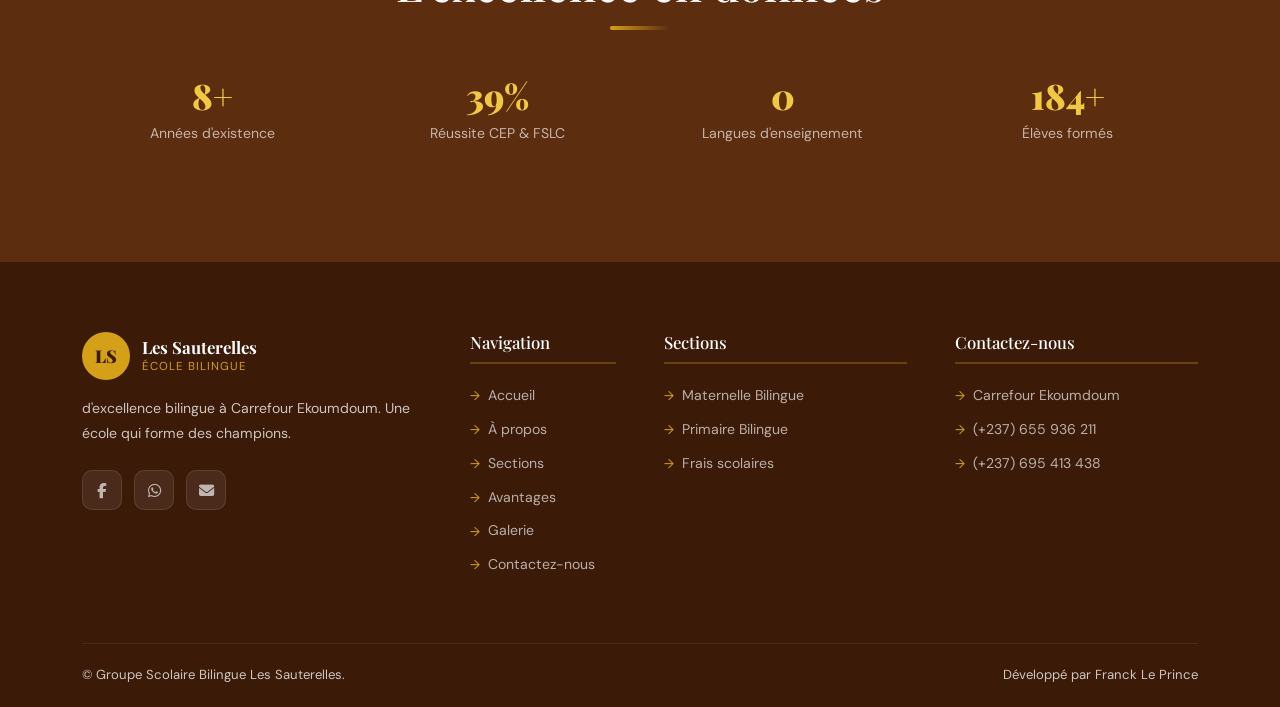
==== commit 7ef4c759: "Retirer le formulaire et préparer le frontend Vercel Supprimer la page et le backend d'inscription e" ====
--- a/about.html
+++ b/about.html
@@ -35,7 +35,6 @@
         <li class="nav-item"><a class="nav-link active" href="about.html" style="color:var(--texte)!important" data-lang="about">À propos</a></li>
         <li class="nav-item"><a class="nav-link" href="sections.html" style="color:var(--texte)!important" data-lang="sections">Sections</a></li>
         <li class="nav-item"><a class="nav-link" href="avantages.html" style="color:var(--texte)!important" data-lang="advantages">Avantages</a></li>
-        <li class="nav-item"><a class="nav-link" href="inscription.html" style="color:var(--texte)!important" data-lang="inscription">Inscription</a></li>
         <li class="nav-item"><a class="nav-link" href="frais.html" style="color:var(--texte)!important" data-lang="school_fees">Frais</a></li>
         <li class="nav-item"><a class="nav-link" href="galerie.html" style="color:var(--texte)!important" data-lang="gallery">Galerie</a></li>
         <li class="nav-item ms-2"><a class="btn-principal" href="contact.html" data-lang="contact">Nous contacter</a></li>
@@ -178,7 +177,7 @@
         <ul class="footer-links">
           <li><a href="sections.html" data-lang="maternelle_link">Maternelle Bilingue</a></li>
           <li><a href="sections.html" data-lang="primaire_link">Primaire Bilingue</a></li>
-          <li><a href="frais.html" data-lang="school_fees">Frais & Inscription</a></li>
+          <li><a href="frais.html" data-lang="school_fees">Frais scolaires</a></li>
         </ul>
       </div>
       <div class="col-lg-3">
--- a/assets/css/style.css
+++ b/assets/css/style.css
@@ -738,6 +738,203 @@
 }
 .contact-item p { font-size: 0.92rem; opacity: 0.88; margin: 0; }
 
+.school-chat {
+  height: 100%;
+  min-height: 590px;
+  display: flex;
+  flex-direction: column;
+  overflow: hidden;
+  border: 1px solid rgba(44,26,14,0.1);
+  border-radius: 16px;
+  background: #fff;
+  box-shadow: var(--ombre);
+}
+.school-chat-header {
+  display: flex;
+  align-items: center;
+  gap: 16px;
+  padding: 24px 28px;
+  color: white;
+  background: var(--marron);
+}
+.school-chat-avatar {
+  width: 48px;
+  height: 48px;
+  display: grid;
+  place-items: center;
+  flex: 0 0 48px;
+  border: 1px solid rgba(240,200,66,0.45);
+  border-radius: 14px;
+  color: var(--or-light);
+  background: rgba(255,255,255,0.08);
+  font-size: 1.1rem;
+}
+.school-chat-heading { min-width: 0; }
+.school-chat-eyebrow {
+  display: block;
+  margin-bottom: 4px;
+  color: var(--or-light);
+  font-size: 0.68rem;
+  font-weight: 700;
+  letter-spacing: 0.08em;
+}
+.school-chat-heading h2 {
+  margin: 0;
+  color: white;
+  font-family: var(--font-corps);
+  font-size: 1.18rem;
+  font-weight: 600;
+}
+.school-chat-heading p {
+  display: flex;
+  align-items: center;
+  gap: 8px;
+  margin: 5px 0 0;
+  color: rgba(255,255,255,0.72);
+  font-size: 0.8rem;
+}
+.school-chat-status {
+  width: 8px;
+  height: 8px;
+  flex: 0 0 8px;
+  border-radius: 50%;
+  background: #7fd1a5;
+  box-shadow: 0 0 0 3px rgba(127,209,165,0.15);
+}
+.school-chat-mark {
+  display: grid;
+  place-items: center;
+  width: 38px;
+  height: 38px;
+  margin-left: auto;
+  border: 1px solid rgba(255,255,255,0.22);
+  border-radius: 50%;
+  color: rgba(255,255,255,0.8);
+  font-size: 0.72rem;
+  font-weight: 700;
+}
+.school-chat-messages {
+  display: flex;
+  flex: 1 1 auto;
+  flex-direction: column;
+  align-items: flex-start;
+  gap: 16px;
+  min-height: 270px;
+  max-height: 390px;
+  overflow-y: auto;
+  padding: 28px;
+  background-color: #fbfaf7;
+  background-image: radial-gradient(rgba(92,45,14,0.045) 0.7px, transparent 0.7px);
+  background-size: 14px 14px;
+  scroll-behavior: smooth;
+}
+.chat-message {
+  max-width: min(88%, 460px);
+  padding: 13px 16px;
+  border: 1px solid rgba(44,26,14,0.08);
+  border-radius: 4px 14px 14px 14px;
+  background: white;
+  box-shadow: 0 3px 12px rgba(44,26,14,0.045);
+  animation: fadeInUp 0.22s ease both;
+}
+.chat-message-user {
+  align-self: flex-end;
+  border-color: #245f56;
+  border-radius: 14px 4px 14px 14px;
+  color: white;
+  background: #245f56;
+}
+.chat-message-label {
+  display: block;
+  margin-bottom: 4px;
+  color: var(--marron);
+  font-size: 0.72rem;
+  font-weight: 700;
+}
+.chat-message-user .chat-message-label { color: #c4e5d9; }
+.chat-message p { margin: 0; font-size: 0.9rem; line-height: 1.6; overflow-wrap: anywhere; }
+.chat-answer-link {
+  display: inline-flex;
+  align-items: center;
+  gap: 7px;
+  margin-top: 10px;
+  color: #245f56;
+  font-size: 0.83rem;
+  font-weight: 700;
+}
+.chat-answer-link::after { content: '\2192'; transition: transform 0.2s ease; }
+.chat-answer-link:hover { color: var(--marron); }
+.chat-answer-link:hover::after { transform: translateX(3px); }
+.school-chat-suggestions {
+  display: flex;
+  flex-wrap: wrap;
+  gap: 8px;
+  padding: 16px 22px 4px;
+  background: white;
+}
+.chat-suggestion {
+  min-height: 36px;
+  padding: 7px 12px;
+  border: 1px solid rgba(36,95,86,0.26);
+  border-radius: 999px;
+  color: #245f56;
+  background: white;
+  font: inherit;
+  font-size: 0.77rem;
+  cursor: pointer;
+  transition: background 0.2s ease, color 0.2s ease, border-color 0.2s ease;
+}
+.chat-suggestion:hover, .chat-suggestion:focus-visible {
+  border-color: #245f56;
+  color: white;
+  background: #245f56;
+}
+.school-chat-composer {
+  display: flex;
+  align-items: center;
+  gap: 10px;
+  margin: 14px 22px 0;
+  padding: 7px 8px 7px 16px;
+  border: 1px solid rgba(44,26,14,0.16);
+  border-radius: 12px;
+  background: white;
+  transition: border-color 0.2s ease, box-shadow 0.2s ease;
+}
+.school-chat-composer:focus-within {
+  border-color: var(--or);
+  box-shadow: 0 0 0 3px rgba(212,160,23,0.12);
+}
+.school-chat-composer input {
+  width: 100%;
+  min-width: 0;
+  height: 42px;
+  border: 0;
+  outline: 0;
+  color: var(--texte);
+  background: transparent;
+  font: inherit;
+  font-size: 0.9rem;
+}
+.school-chat-composer input::placeholder { color: #93877e; }
+.school-chat-send {
+  width: 40px;
+  height: 40px;
+  flex: 0 0 40px;
+  border: 0;
+  border-radius: 9px;
+  color: var(--marron-dark);
+  background: var(--or-light);
+  cursor: pointer;
+  transition: background 0.2s ease, transform 0.2s ease;
+}
+.school-chat-send:hover { transform: translateY(-1px); background: var(--or); }
+.school-chat-note {
+  margin: 9px 24px 16px;
+  color: var(--texte-light);
+  font-size: 0.72rem;
+  text-align: center;
+}
+
 .form-sauterelles .form-control,
 .form-sauterelles .form-select {
   border: 2px solid rgba(92,45,14,0.12);
@@ -862,6 +1059,13 @@
   .galerie-grid { grid-template-columns: repeat(2, 1fr); }
   .succes-banner { padding: 36px 24px; }
   .contact-info-card { margin-bottom: 30px; }
+  .school-chat { min-height: 540px; }
+  .school-chat-header { gap: 12px; padding: 20px 18px; }
+  .school-chat-mark { display: none; }
+  .school-chat-messages { min-height: 250px; max-height: 340px; padding: 20px 16px; }
+  .chat-message { max-width: 94%; }
+  .school-chat-suggestions { padding: 14px 14px 2px; }
+  .school-chat-composer { margin-right: 14px; margin-left: 14px; }
   .footer-bottom { justify-content: center; text-align: center; }
   .table-frais { font-size: 0.78rem; }
   .table-frais thead th, .table-frais tbody td { padding: 10px 8px; }
